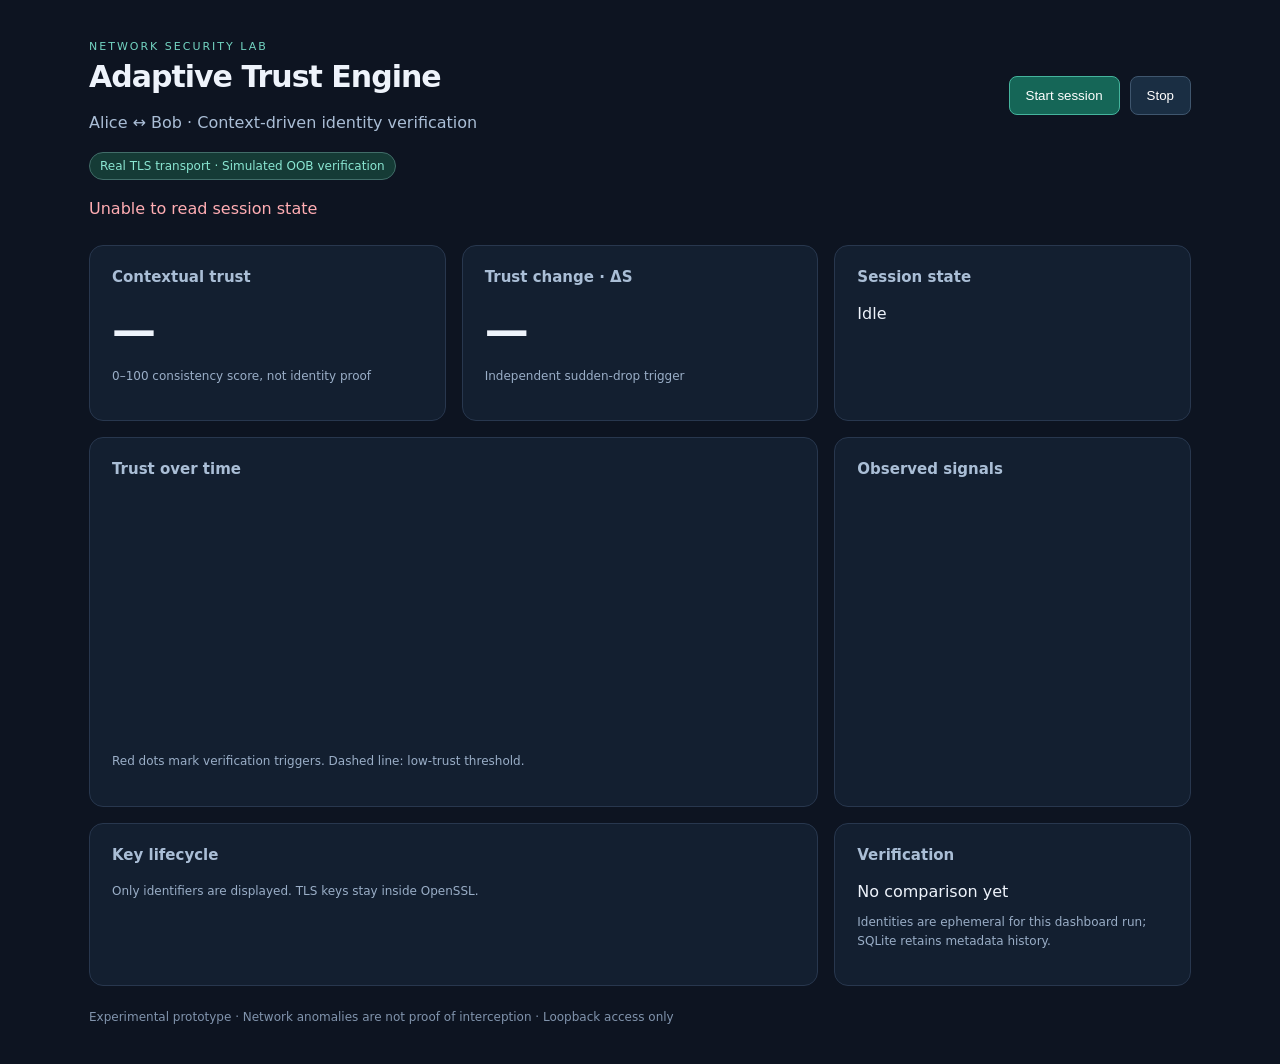
==== dashboard/index.html @ 5b860ebd "phase-15-dashboard" ====
<!doctype html>
<html lang="en"><meta charset="utf-8"><meta name="viewport" content="width=device-width,initial-scale=1">
<title>Adaptive Trust / Session Observatory</title>
<style>
:root{color-scheme:dark;font-family:system-ui,sans-serif;background:#0d1421;color:#eef3fb}*{box-sizing:border-box}body{margin:0}main{max-width:1150px;margin:auto;padding:40px 24px}header{display:flex;justify-content:space-between;align-items:center;gap:20px}h1{font-size:30px;letter-spacing:-1px;margin:6px 0}h2{font-size:15px;margin:0 0 18px;color:#aabed6}p{color:#aabed6;line-height:1.6}.label{font-size:11px;letter-spacing:2px;color:#73d4c2}button{border:1px solid #3f566e;background:#1a2e43;color:#fff;border-radius:8px;padding:11px 16px;cursor:pointer}button:hover{background:#294763}button:disabled{opacity:.4;cursor:default}.primary{background:#156657;border-color:#45b49d}.danger{background:#652e3e}.grid{display:grid;grid-template-columns:repeat(3,1fr);gap:16px;margin:24px 0}.card{background:#131f30;border:1px solid #28374e;border-radius:14px;padding:22px}.number{font-size:44px;font-weight:600}.small{font-size:12px;color:#9aaec7;overflow-wrap:anywhere}.wide{grid-column:span 2}.row{display:flex;justify-content:space-between;gap:10px;padding:9px 0;border-bottom:1px solid #26344a}.badge{display:inline-block;border:1px solid #416d69;background:#153b36;color:#8ae6d2;padding:6px 10px;border-radius:20px;font-size:12px}canvas{width:100%;height:240px}#verification{border-color:#d4a456;background:#2b251d}#fingerprint{font-family:monospace;color:#f1d89c;overflow-wrap:anywhere}#error{color:#ffadb3}.actions{display:flex;gap:10px;flex-wrap:wrap}footer{margin-top:20px;color:#8194ad;font-size:12px}@media(max-width:750px){.grid{grid-template-columns:1fr}.wide{grid-column:auto}header{align-items:flex-start;flex-direction:column}}
</style>
<main><header><div><div class="label">NETWORK SECURITY LAB</div><h1>Adaptive Trust Engine</h1><p>Alice ↔ Bob · Context-driven identity verification</p></div><div class="actions"><button class="primary" id="start">Start session</button><button id="stop">Stop</button></div></header>
<span class="badge" id="mode">Real TLS transport · Simulated OOB verification</span><p id="error" role="alert"></p>
<section id="verification" class="card" hidden><h2>Identity comparison required</h2><p id="reason"></p><p>This is a local simulation of a trusted-side-channel comparison. Messages are blocked until resolved.</p><p id="fingerprint"></p><div class="actions"><button class="primary" id="match">MATCH</button><button class="danger" id="mismatch">MISMATCH</button><button id="cancel">Cancel</button></div></section>
<section class="grid"><div class="card"><h2>Contextual trust</h2><div class="number" id="score">—</div><p class="small">0–100 consistency score, not identity proof</p></div><div class="card"><h2>Trust change · ΔS</h2><div class="number" id="delta">—</div><p class="small">Independent sudden-drop trigger</p></div><div class="card"><h2>Session state</h2><div id="state">Idle</div><p class="small" id="session"></p></div>
<div class="card wide"><h2>Trust over time</h2><canvas id="graph" aria-label="Trust over time with red verification markers"></canvas><p class="small">Red dots mark verification triggers. Dashed line: low-trust threshold.</p></div><div class="card"><h2>Observed signals</h2><div id="signals"></div></div>
<div class="card wide"><h2>Key lifecycle</h2><div id="key"></div><p class="small" id="keyid"></p><p class="small">Only identifiers are displayed. TLS keys stay inside OpenSSL.</p></div><div class="card"><h2>Verification</h2><div id="outcome">No comparison yet</div><p class="small">Identities are ephemeral for this dashboard run; SQLite retains metadata history.</p></div></section><footer>Experimental prototype · Network anomalies are not proof of interception · Loopback access only</footer></main>
<script>
let snapshot={},busy=false;const $=id=>document.getElementById(id),fmt=x=>x==null?'—':Number(x).toFixed(2);
async function post(path,body={}){try{const r=await fetch('/api/'+path,{method:'POST',headers:{'Content-Type':'application/json','X-Requested-With':'adaptive-trust'},body:JSON.stringify(body)});if(!r.ok)throw Error((await r.json()).detail);await refresh()}catch(e){$('error').textContent=String(e.message)}}
$('start').onclick=()=>post('start');$('stop').onclick=()=>post('stop');for(const [id,outcome] of [['match','SUCCESS'],['mismatch','FAILURE'],['cancel','CANCELLED']])$(id).onclick=()=>snapshot.pending&&post('verify',{request_id:snapshot.pending.id,outcome});
function chart(history){const c=$('graph'),ratio=devicePixelRatio||1;c.width=c.clientWidth*ratio;c.height=240*ratio;const g=c.getContext('2d');g.scale(ratio,ratio);const w=c.clientWidth,h=240,x=i=>32+i*(w-42)/Math.max(history.length-1,1),y=s=>215-s*1.95;g.strokeStyle='#34465f';g.fillStyle='#9aaec7';g.font='11px system-ui';for(const v of [0,50,100]){g.setLineDash(v===50?[5,5]:[]);g.beginPath();g.moveTo(30,y(v));g.lineTo(w,y(v));g.stroke();g.fillText(v,0,y(v)+4)}g.setLineDash([]);g.strokeStyle='#72dfc6';g.lineWidth=2;g.beginPath();history.forEach((p,i)=>i?g.lineTo(x(i),y(p.score)):g.moveTo(x(i),y(p.score)));g.stroke();history.forEach((p,i)=>{if(p.triggered){g.fillStyle='#ff8495';g.beginPath();g.arc(x(i),y(p.score),4,0,7);g.fill()}})}
async function refresh(){if(busy)return;busy=true;try{const r=await fetch('/api/state',{cache:'no-store'});if(!r.ok)throw Error('Unable to read session state');snapshot=await r.json();$('score').textContent=fmt(snapshot.score);$('delta').textContent=fmt(snapshot.delta);$('state').textContent=snapshot.restricted?'Restricted':snapshot.pending?'Verification pending':snapshot.running?(snapshot.decision?.action||'Connecting'):'Idle';$('session').textContent=snapshot.session?.session_id||'Start a session to observe the transport';$('start').disabled=snapshot.running;$('stop').disabled=!snapshot.running;$('verification').hidden=!snapshot.pending;$('reason').textContent=snapshot.pending?.reason||'';$('fingerprint').textContent=snapshot.pending?.pair_fingerprint||'';$('key').textContent=snapshot.key_action||'No key action';$('keyid').textContent=snapshot.key_id||'';$('outcome').textContent=snapshot.outcome||'No comparison yet';$('signals').replaceChildren();for(const [k,v] of Object.entries(snapshot.signals)){const row=document.createElement('div');row.className='row small';const name=document.createElement('span'),value=document.createElement('span');name.textContent=k.replaceAll('_',' ');value.textContent=typeof v==='number'?fmt(v):String(v??'Unavailable');row.append(name,value);$('signals').append(row)}if(snapshot.error)$('error').textContent=snapshot.error;chart(snapshot.history)}catch(e){$('error').textContent=String(e.message)}finally{busy=false}}
refresh();setInterval(refresh,700);
</script></html>
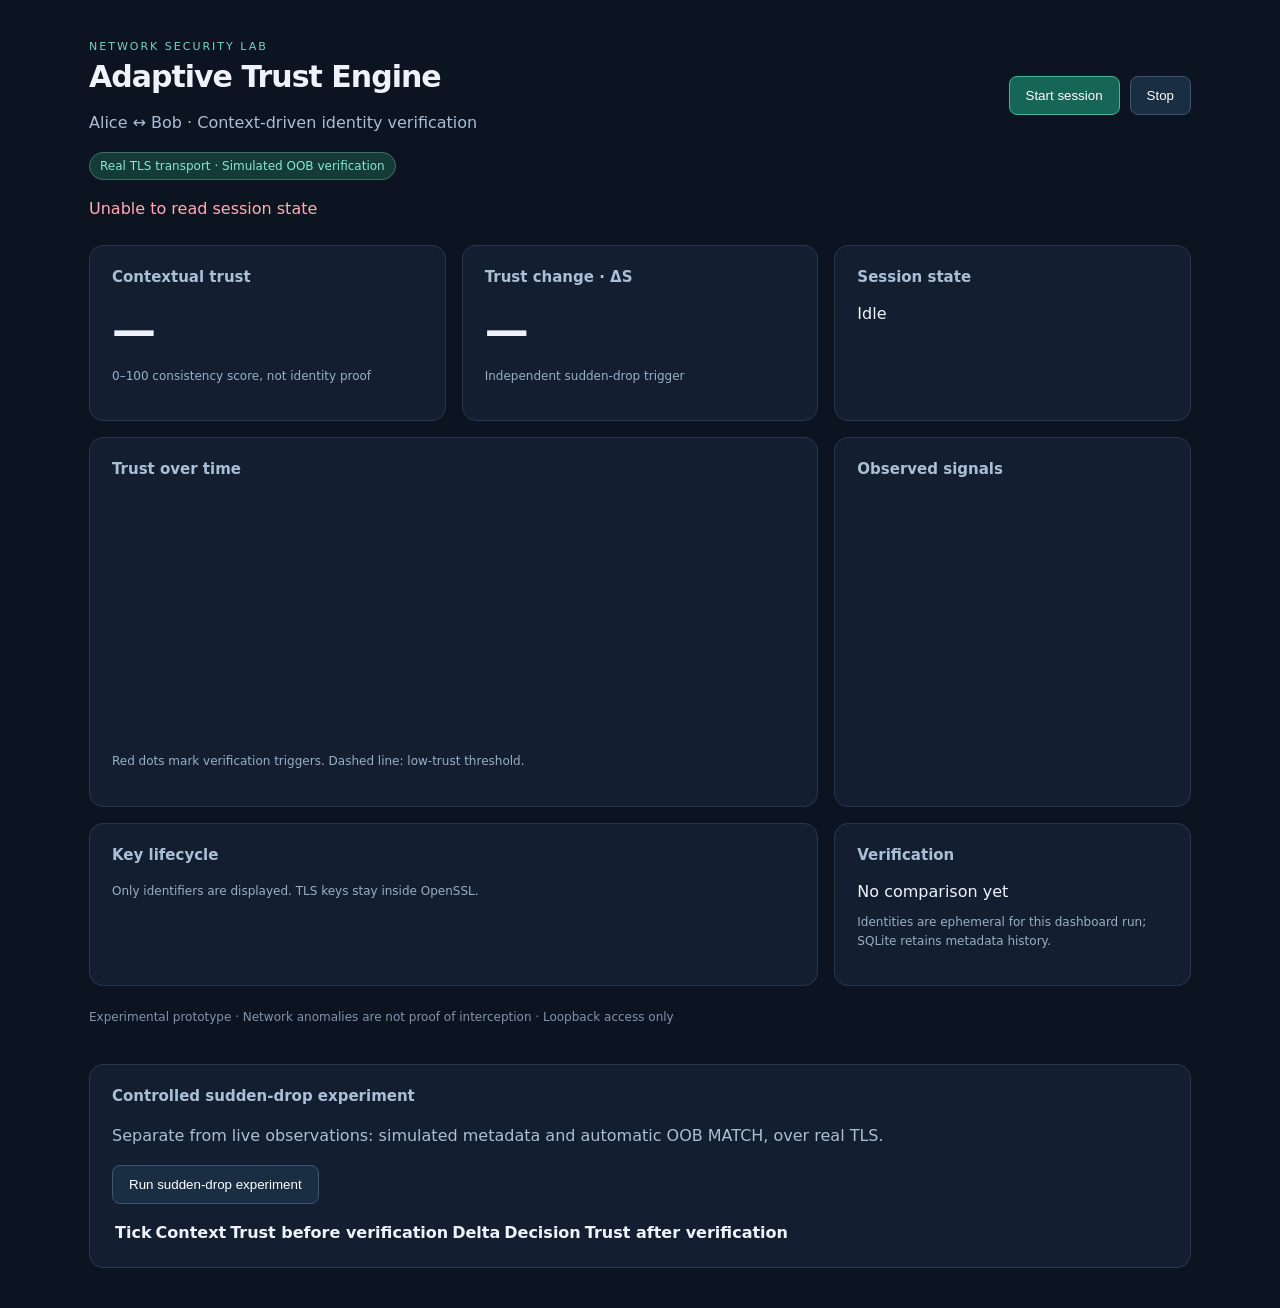
==== commit 40217af6: "phase-20-experiment-sudden" ====
--- a/dashboard/index.html
+++ b/dashboard/index.html
@@ -10,6 +10,8 @@
 <section class="grid"><div class="card"><h2>Contextual trust</h2><div class="number" id="score">—</div><p class="small">0–100 consistency score, not identity proof</p></div><div class="card"><h2>Trust change · ΔS</h2><div class="number" id="delta">—</div><p class="small">Independent sudden-drop trigger</p></div><div class="card"><h2>Session state</h2><div id="state">Idle</div><p class="small" id="session"></p></div>
 <div class="card wide"><h2>Trust over time</h2><canvas id="graph" aria-label="Trust over time with red verification markers"></canvas><p class="small">Red dots mark verification triggers. Dashed line: low-trust threshold.</p></div><div class="card"><h2>Observed signals</h2><div id="signals"></div></div>
 <div class="card wide"><h2>Key lifecycle</h2><div id="key"></div><p class="small" id="keyid"></p><p class="small">Only identifiers are displayed. TLS keys stay inside OpenSSL.</p></div><div class="card"><h2>Verification</h2><div id="outcome">No comparison yet</div><p class="small">Identities are ephemeral for this dashboard run; SQLite retains metadata history.</p></div></section><footer>Experimental prototype · Network anomalies are not proof of interception · Loopback access only</footer></main>
+<section class="card" style="max-width:1102px;margin:0 auto 40px"><h2>Controlled sudden-drop experiment</h2><p>Separate from live observations: simulated metadata and automatic OOB MATCH, over real TLS.</p><button id="experiment-run">Run sudden-drop experiment</button><p id="experiment-status" role="status"></p><div style="overflow-x:auto"><table><thead><tr><th>Tick</th><th>Context</th><th>Trust before verification</th><th>Delta</th><th>Decision</th><th>Trust after verification</th></tr></thead><tbody id="experiment-rows"></tbody></table></div></section>
+<script src="/experiment.js" defer></script>
 <script>
 let snapshot={},busy=false;const $=id=>document.getElementById(id),fmt=x=>x==null?'—':Number(x).toFixed(2);
 async function post(path,body={}){try{const r=await fetch('/api/'+path,{method:'POST',headers:{'Content-Type':'application/json','X-Requested-With':'adaptive-trust'},body:JSON.stringify(body)});if(!r.ok)throw Error((await r.json()).detail);await refresh()}catch(e){$('error').textContent=String(e.message)}}
